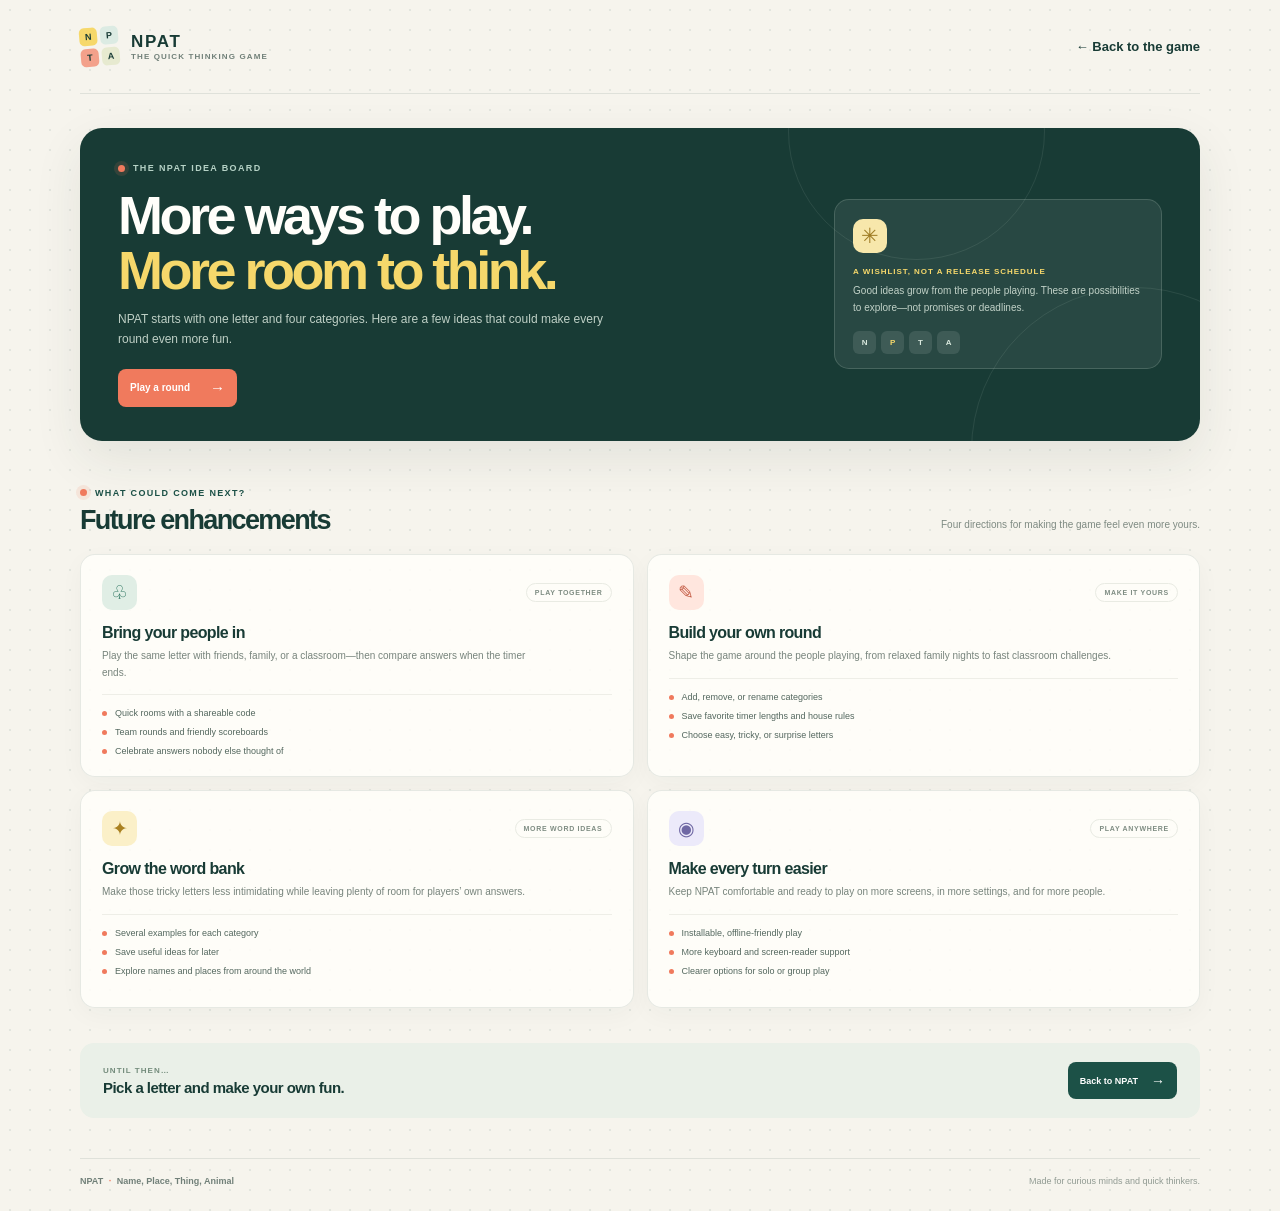
==== future-enhancements.html @ 52729f06 "Add future enhancements roadmap page Co-authored-by: arena-agent <297053741+arena-agent@users.norepl" ====
<!doctype html>
<html lang="en">
  <head>
    <meta charset="UTF-8" />
    <meta name="viewport" content="width=device-width, initial-scale=1" />
    <meta name="theme-color" content="#f6f4ed" />
    <meta
      name="description"
      content="A look at ideas that could make the Name, Place, Things, Animal game even more fun."
    />
    <title>What’s next? — NPAT ideas</title>
    <link rel="stylesheet" href="styles.css" />
  </head>
  <body>
    <div class="page-shell">
      <header class="site-header">
        <a class="brand" href="index.html" aria-label="NPAT home">
          <span class="brand-mark" aria-hidden="true">
            <span>N</span><span>P</span><span>T</span><span>A</span>
          </span>
          <span class="brand-copy">
            <strong>NPAT</strong>
            <small>THE QUICK THINKING GAME</small>
          </span>
        </a>
        <nav class="site-nav" aria-label="Main navigation">
          <a class="nav-link back-game-link" href="index.html"><span aria-hidden="true">←</span> Back to the game</a>
        </nav>
      </header>

      <main class="roadmap-main">
        <section class="roadmap-hero" aria-labelledby="roadmap-title">
          <div class="roadmap-hero-copy">
            <p class="eyebrow"><span class="eyebrow-dot"></span> THE NPAT IDEA BOARD</p>
            <h1 id="roadmap-title">More ways to play.<br /><span>More room to think.</span></h1>
            <p>
              NPAT starts with one letter and four categories. Here are a few ideas that could
              make every round even more fun.
            </p>
            <a class="roadmap-primary-link" href="index.html">Play a round <span aria-hidden="true">→</span></a>
          </div>
          <aside class="roadmap-hero-note" aria-label="About this roadmap">
            <span class="roadmap-note-star" aria-hidden="true">✳</span>
            <p class="roadmap-note-kicker">A WISHLIST, NOT A RELEASE SCHEDULE</p>
            <p>Good ideas grow from the people playing. These are possibilities to explore—not promises or deadlines.</p>
            <div class="roadmap-mini-letters" aria-hidden="true"><span>N</span><span>P</span><span>T</span><span>A</span></div>
          </aside>
        </section>

        <section class="roadmap-ideas" aria-labelledby="ideas-heading">
          <div class="roadmap-section-heading">
            <div>
              <p class="eyebrow"><span class="eyebrow-dot"></span> WHAT COULD COME NEXT?</p>
              <h2 id="ideas-heading">Future enhancements</h2>
            </div>
            <p>Four directions for making the game feel even more yours.</p>
          </div>

          <div class="roadmap-grid">
            <article class="roadmap-card roadmap-card-green">
              <div class="roadmap-card-top">
                <span class="roadmap-icon" aria-hidden="true">♧</span>
                <span class="roadmap-tag">PLAY TOGETHER</span>
              </div>
              <h3>Bring your people in</h3>
              <p>Play the same letter with friends, family, or a classroom—then compare answers when the timer ends.</p>
              <ul>
                <li>Quick rooms with a shareable code</li>
                <li>Team rounds and friendly scoreboards</li>
                <li>Celebrate answers nobody else thought of</li>
              </ul>
            </article>

            <article class="roadmap-card roadmap-card-coral">
              <div class="roadmap-card-top">
                <span class="roadmap-icon" aria-hidden="true">✎</span>
                <span class="roadmap-tag">MAKE IT YOURS</span>
              </div>
              <h3>Build your own round</h3>
              <p>Shape the game around the people playing, from relaxed family nights to fast classroom challenges.</p>
              <ul>
                <li>Add, remove, or rename categories</li>
                <li>Save favorite timer lengths and house rules</li>
                <li>Choose easy, tricky, or surprise letters</li>
              </ul>
            </article>

            <article class="roadmap-card roadmap-card-sun">
              <div class="roadmap-card-top">
                <span class="roadmap-icon" aria-hidden="true">✦</span>
                <span class="roadmap-tag">MORE WORD IDEAS</span>
              </div>
              <h3>Grow the word bank</h3>
              <p>Make those tricky letters less intimidating while leaving plenty of room for players’ own answers.</p>
              <ul>
                <li>Several examples for each category</li>
                <li>Save useful ideas for later</li>
                <li>Explore names and places from around the world</li>
              </ul>
            </article>

            <article class="roadmap-card roadmap-card-lilac">
              <div class="roadmap-card-top">
                <span class="roadmap-icon" aria-hidden="true">◉</span>
                <span class="roadmap-tag">PLAY ANYWHERE</span>
              </div>
              <h3>Make every turn easier</h3>
              <p>Keep NPAT comfortable and ready to play on more screens, in more settings, and for more people.</p>
              <ul>
                <li>Installable, offline-friendly play</li>
                <li>More keyboard and screen-reader support</li>
                <li>Clearer options for solo or group play</li>
              </ul>
            </article>
          </div>
        </section>

        <section class="roadmap-bottom" aria-label="Return to the game">
          <div>
            <p class="roadmap-bottom-kicker">UNTIL THEN…</p>
            <h2>Pick a letter and make your own fun.</h2>
          </div>
          <a href="index.html">Back to NPAT <span aria-hidden="true">→</span></a>
        </section>
      </main>

      <footer class="site-footer">
        <a class="footer-brand" href="index.html">NPAT <span>·</span> Name, Place, Thing, Animal</a>
        <span>Made for curious minds and quick thinkers.</span>
      </footer>
    </div>
  </body>
</html>
---- styles.css ----
:root {
  color-scheme: light;
  --paper: #f6f4ed;
  --paper-deep: #edeae0;
  --ink: #183b35;
  --ink-soft: #55716b;
  --green: #1c5147;
  --green-light: #e9f2ed;
  --green-pale: #d9e9df;
  --coral: #f07a5d;
  --coral-dark: #d86349;
  --sun: #f6d86b;
  --white: #fffefa;
  --line: #e8e5dc;
  --muted: #87938b;
  --shadow: 0 18px 50px rgba(31, 56, 48, 0.09);
  font-family: 'DM Sans', 'Segoe UI', sans-serif;
  color: var(--ink);
  background: var(--paper);
  font-synthesis: none;
  text-rendering: optimizeLegibility;
}

* {
  box-sizing: border-box;
}

html {
  scroll-behavior: smooth;
  scroll-padding-top: 24px;
}

body {
  min-width: 320px;
  min-height: 100vh;
  margin: 0;
  background-color: var(--paper);
  background-image: radial-gradient(rgba(28, 81, 71, 0.09) 0.75px, transparent 0.75px);
  background-size: 20px 20px;
}

button,
input,
select {
  font: inherit;
}

button,
a,
select,
input {
  -webkit-tap-highlight-color: transparent;
}

button {
  color: inherit;
}

button:focus-visible,
a:focus-visible,
input:focus-visible,
select:focus-visible {
  outline: 3px solid rgba(240, 122, 93, 0.55);
  outline-offset: 3px;
}

.page-shell {
  width: min(1120px, calc(100% - 56px));
  margin: 0 auto;
}

.site-header {
  min-height: 94px;
  display: flex;
  align-items: center;
  justify-content: space-between;
  border-bottom: 1px solid rgba(24, 59, 53, 0.1);
}

.brand {
  display: inline-flex;
  align-items: center;
  gap: 12px;
  color: var(--ink);
  text-decoration: none;
}

.brand-mark {
  display: grid;
  grid-template-columns: repeat(2, 18px);
  grid-template-rows: repeat(2, 18px);
  gap: 3px;
  transform: rotate(-5deg);
}

.brand-mark span {
  display: grid;
  place-items: center;
  border-radius: 5px;
  color: var(--ink);
  background: var(--sun);
  font-size: 9px;
  font-weight: 800;
  line-height: 1;
}

.brand-mark span:nth-child(2) {
  background: #dcebe3;
}

.brand-mark span:nth-child(3) {
  background: #f3a18b;
}

.brand-mark span:nth-child(4) {
  background: #e7ead0;
}

.brand-copy {
  display: flex;
  flex-direction: column;
  gap: 2px;
}

.brand-copy strong {
  font-family: 'Manrope', 'Segoe UI', sans-serif;
  font-size: 17px;
  font-weight: 800;
  letter-spacing: 0.1em;
  line-height: 1;
}

.brand-copy small {
  color: #718079;
  font-size: 8px;
  font-weight: 700;
  letter-spacing: 0.14em;
}

.site-nav {
  display: flex;
  align-items: center;
  gap: 32px;
}

.nav-button,
.nav-link {
  padding: 8px 0;
  border: 0;
  background: transparent;
  color: var(--ink);
  cursor: pointer;
  font-size: 13px;
  font-weight: 700;
  text-decoration: none;
  transition: color 160ms ease;
}

.nav-button:hover,
.nav-link:hover {
  color: var(--coral-dark);
}

.nav-button span {
  padding-left: 3px;
  color: var(--coral-dark);
  font-size: 15px;
}

.hero {
  display: flex;
  align-items: center;
  justify-content: space-between;
  gap: 50px;
  padding: 51px 0 43px;
}

.hero-copy {
  max-width: 650px;
}

.eyebrow,
.panel-kicker,
.micro-label,
.light-kicker {
  margin: 0;
  font-size: 9px;
  font-weight: 800;
  letter-spacing: 0.15em;
  line-height: 1.4;
}

.eyebrow {
  display: flex;
  align-items: center;
  gap: 8px;
  color: var(--green);
}

.eyebrow-dot {
  width: 7px;
  height: 7px;
  border-radius: 50%;
  background: var(--coral);
  box-shadow: 0 0 0 4px rgba(240, 122, 93, 0.13);
}

.hero h1 {
  margin: 13px 0 10px;
  font-family: 'Manrope', 'Segoe UI', sans-serif;
  font-size: clamp(42px, 5.3vw, 62px);
  font-weight: 800;
  letter-spacing: -0.065em;
  line-height: 0.99;
}

.hero h1 span {
  color: var(--green);
}

.hero-description {
  max-width: 480px;
  margin: 16px 0 0;
  color: #63756e;
  font-size: 14px;
  line-height: 1.7;
}

.hero-aside {
  position: relative;
  width: 284px;
  flex: 0 0 284px;
  padding: 19px 20px 15px;
  overflow: hidden;
  border: 1px solid rgba(24, 59, 53, 0.1);
  border-radius: 16px;
  background: rgba(255, 254, 250, 0.7);
  box-shadow: 0 8px 24px rgba(31, 56, 48, 0.04);
}

.hero-aside::after {
  position: absolute;
  right: -23px;
  top: -24px;
  width: 72px;
  height: 72px;
  border: 1px solid rgba(28, 81, 71, 0.1);
  border-radius: 50%;
  content: '';
}

.hero-aside-top {
  display: flex;
  align-items: center;
  gap: 12px;
  color: #708078;
  font-size: 11px;
  line-height: 1.55;
}

.hero-aside-top strong {
  color: var(--ink);
  font-weight: 700;
}

.sparkle {
  display: grid;
  width: 35px;
  height: 35px;
  flex: 0 0 35px;
  place-items: center;
  border-radius: 11px;
  background: #f9e8af;
  color: #9d7920;
  font-size: 22px;
}

.hero-aside-bottom {
  display: flex;
  align-items: center;
  justify-content: space-between;
  gap: 5px;
  margin-top: 17px;
  padding-top: 13px;
  border-top: 1px solid var(--line);
  color: #536760;
  font-size: 7px;
  font-weight: 800;
  letter-spacing: 0.07em;
}

.hero-aside-bottom i {
  width: 3px;
  height: 3px;
  border-radius: 50%;
  background: var(--coral);
}

.game-layout {
  display: grid;
  grid-template-columns: minmax(310px, 0.88fr) minmax(0, 1.12fr);
  align-items: stretch;
  gap: 20px;
}

.setup-panel {
  position: relative;
  padding: 24px 25px 21px;
  overflow: hidden;
  border-radius: 21px;
  color: #f8faf3;
  background: var(--ink);
  box-shadow: var(--shadow);
}

.setup-panel::after {
  position: absolute;
  top: 110px;
  right: -58px;
  width: 165px;
  height: 165px;
  border: 1px solid rgba(219, 239, 226, 0.07);
  border-radius: 50%;
  content: '';
  pointer-events: none;
}

.panel-topline,
.picker-heading {
  display: flex;
  align-items: center;
  justify-content: space-between;
}

.panel-kicker {
  color: #b0c7bc;
}

.round-state {
  padding: 5px 9px;
  border: 1px solid rgba(226, 242, 232, 0.22);
  border-radius: 20px;
  color: #d4e8dd;
  font-size: 8px;
  font-weight: 800;
  letter-spacing: 0.11em;
}

.round-state[data-state='running'] {
  border-color: rgba(246, 216, 107, 0.45);
  color: var(--sun);
}

.round-state[data-state='paused'] {
  border-color: rgba(240, 122, 93, 0.55);
  color: #ffb29e;
}

.round-state[data-state='finished'] {
  border-color: rgba(240, 122, 93, 0.55);
  color: #ffb29e;
}

.letter-stage {
  position: relative;
  z-index: 1;
  display: flex;
  align-items: center;
  justify-content: space-between;
  gap: 12px;
  min-height: 104px;
  margin-top: 18px;
  padding: 15px 16px;
  border: 1px solid rgba(236, 245, 236, 0.11);
  border-radius: 14px;
  background: rgba(255, 255, 255, 0.065);
}

.micro-label {
  color: #94b3a6;
  font-size: 8px;
}

.letter-lockup {
  display: flex;
  align-items: center;
  gap: 12px;
  margin-top: 2px;
}

.big-letter {
  display: block;
  min-width: 52px;
  color: var(--sun);
  font-family: 'Manrope', 'Segoe UI', sans-serif;
  font-size: 59px;
  font-weight: 800;
  letter-spacing: -0.08em;
  line-height: 0.95;
  transition: transform 180ms ease, color 180ms ease;
}

.big-letter.is-picked {
  transform: rotate(-4deg) scale(1.02);
}

.letter-note {
  max-width: 93px;
  color: #b3c9be;
  font-size: 10px;
  line-height: 1.45;
}

.shuffle-button {
  position: relative;
  z-index: 1;
  display: inline-flex;
  align-items: center;
  justify-content: center;
  gap: 7px;
  min-height: 38px;
  padding: 0 11px;
  border: 1px solid rgba(245, 249, 242, 0.27);
  border-radius: 9px;
  background: rgba(245, 249, 242, 0.08);
  color: #fffdf6;
  cursor: pointer;
  font-size: 10px;
  font-weight: 700;
  white-space: nowrap;
  transition: background 160ms ease, transform 160ms ease;
}

.shuffle-button:hover:not(:disabled) {
  transform: translateY(-1px);
  background: rgba(245, 249, 242, 0.16);
}

.shuffle-button:disabled {
  cursor: not-allowed;
  opacity: 0.42;
}

.shuffle-icon {
  color: var(--sun);
  font-size: 20px;
  font-weight: 400;
  line-height: 0.75;
}

.picker-heading {
  margin: 20px 0 10px;
  color: #f0f5ee;
  font-size: 10px;
  font-weight: 700;
}

.picker-hint {
  color: #90a89d;
  font-size: 9px;
  font-weight: 500;
}

.letter-grid {
  position: relative;
  z-index: 1;
  display: grid;
  grid-template-columns: repeat(7, minmax(0, 1fr));
  gap: 6px;
}

.letter-key {
  display: grid;
  min-width: 0;
  aspect-ratio: 1.18 / 1;
  place-items: center;
  padding: 0;
  border: 1px solid rgba(230, 243, 232, 0.14);
  border-radius: 6px;
  background: rgba(245, 250, 242, 0.065);
  color: #c4d6cb;
  cursor: pointer;
  font-size: 10px;
  font-weight: 700;
  transition: background 150ms ease, color 150ms ease, border-color 150ms ease, transform 150ms ease;
}

.letter-key:hover:not(:disabled) {
  transform: translateY(-1px);
  border-color: rgba(246, 216, 107, 0.65);
  color: var(--sun);
}

.letter-key[aria-pressed='true'] {
  border-color: var(--sun);
  background: var(--sun);
  color: var(--ink);
  box-shadow: 0 3px 9px rgba(0, 0, 0, 0.1);
}

.letter-key:disabled {
  cursor: not-allowed;
  opacity: 0.35;
}

.setup-divider {
  height: 1px;
  margin: 20px 0 17px;
  background: rgba(231, 242, 232, 0.13);
}

.timer-heading {
  display: flex;
  align-items: center;
  justify-content: space-between;
}

.timer-heading h2 {
  margin: 5px 0 0;
  font-family: 'Manrope', 'Segoe UI', sans-serif;
  font-size: 17px;
  font-weight: 700;
  letter-spacing: -0.035em;
}

.timer-readout {
  display: flex;
  align-items: baseline;
  gap: 6px;
  color: var(--sun);
  font-family: 'Manrope', 'Segoe UI', sans-serif;
  font-variant-numeric: tabular-nums;
}

.timer-readout span {
  font-size: 28px;
  font-weight: 800;
  letter-spacing: -0.045em;
  line-height: 1;
}

.timer-readout small {
  color: #a7bdb2;
  font-family: 'DM Sans', 'Segoe UI', sans-serif;
  font-size: 7px;
  font-weight: 800;
  letter-spacing: 0.1em;
}

.timer-readout.is-urgent {
  color: #ff997e;
  animation: pulse 700ms ease-in-out infinite alternate;
}

@keyframes pulse {
  from { opacity: 0.8; }
  to { opacity: 1; }
}

.timer-track {
  height: 4px;
  margin-top: 12px;
  overflow: hidden;
  border-radius: 999px;
  background: rgba(235, 243, 235, 0.13);
}

.timer-track span {
  display: block;
  width: 100%;
  height: 100%;
  border-radius: inherit;
  background: var(--sun);
  transition: width 220ms linear, background 200ms ease;
}

.timer-track span.is-urgent {
  background: var(--coral);
}

.timer-settings {
  display: flex;
  align-items: center;
  justify-content: space-between;
  gap: 12px;
  margin-top: 15px;
}

.timer-settings > label {
  color: #b8cbc1;
  font-size: 10px;
  font-weight: 600;
}

.duration-controls {
  display: flex;
  align-items: center;
  gap: 7px;
}

.duration-controls select,
.custom-duration input {
  height: 31px;
  border: 1px solid rgba(237, 245, 238, 0.19);
  border-radius: 7px;
  background: #274941;
  color: #f5f8f2;
  font-size: 10px;
  font-weight: 700;
}

.duration-controls select {
  min-width: 118px;
  padding: 0 25px 0 9px;
  cursor: pointer;
}

.duration-controls select option {
  background: #fffefa;
  color: var(--ink);
}

.duration-controls select:disabled,
.custom-duration input:disabled {
  cursor: not-allowed;
  opacity: 0.5;
}

.custom-duration {
  display: flex;
  align-items: center;
  gap: 5px;
  color: #b8cbc1;
  font-size: 9px;
}

.custom-duration[hidden] {
  display: none;
}

.custom-duration input {
  width: 62px;
  padding: 0 7px;
  appearance: textfield;
  -moz-appearance: textfield;
}

.custom-duration input::-webkit-inner-spin-button,
.custom-duration input::-webkit-outer-spin-button {
  margin: 0;
  appearance: none;
}

.timer-actions {
  display: flex;
  gap: 8px;
  margin-top: 13px;
}

.start-button {
  display: flex;
  flex: 1;
  align-items: center;
  justify-content: space-between;
  min-height: 43px;
  padding: 0 13px 0 15px;
  border: 0;
  border-radius: 9px;
  background: var(--coral);
  color: #fffdf9;
  cursor: pointer;
  font-size: 11px;
  font-weight: 800;
  transition: transform 160ms ease, background 160ms ease, box-shadow 160ms ease;
}

.start-button:hover {
  transform: translateY(-1px);
  background: var(--coral-dark);
  box-shadow: 0 6px 18px rgba(240, 122, 93, 0.22);
}

.button-arrow {
  display: grid;
  width: 23px;
  height: 23px;
  place-items: center;
  border-radius: 50%;
  background: rgba(255, 255, 255, 0.19);
  font-size: 15px;
  font-weight: 500;
  line-height: 1;
}

.reset-button {
  display: grid;
  width: 43px;
  height: 43px;
  flex: 0 0 43px;
  place-items: center;
  border: 1px solid rgba(237, 245, 238, 0.19);
  border-radius: 9px;
  background: rgba(245, 250, 242, 0.07);
  color: #d9e5db;
  cursor: pointer;
  transition: background 160ms ease, color 160ms ease;
}

.reset-button:hover {
  background: rgba(245, 250, 242, 0.16);
  color: var(--sun);
}

.reset-button svg {
  width: 17px;
  height: 17px;
  fill: none;
  stroke: currentColor;
  stroke-linecap: round;
  stroke-linejoin: round;
  stroke-width: 1.7;
}

.game-status {
  min-height: 15px;
  margin: 9px 0 0;
  color: #aec4b8;
  font-size: 9px;
  line-height: 1.5;
}

.answer-panel {
  padding: 25px 26px 17px;
  border: 1px solid rgba(24, 59, 53, 0.09);
  border-radius: 21px;
  background: var(--white);
  box-shadow: var(--shadow);
}

.answer-header {
  display: flex;
  align-items: center;
  justify-content: space-between;
  gap: 12px;
}

.light-kicker {
  color: #81928a;
  font-size: 8px;
}

.answer-header h2 {
  margin: 6px 0 0;
  font-family: 'Manrope', 'Segoe UI', sans-serif;
  font-size: clamp(18px, 2vw, 22px);
  font-weight: 800;
  letter-spacing: -0.055em;
}

.answer-header h2 span {
  color: var(--green);
}

.answer-score {
  display: flex;
  align-items: baseline;
  gap: 3px;
  color: #9aa79e;
  font-family: 'Manrope', 'Segoe UI', sans-serif;
  font-size: 12px;
  font-weight: 700;
}

.answer-score strong {
  color: var(--green);
  font-size: 23px;
  letter-spacing: -0.06em;
}

.answer-progress {
  height: 4px;
  margin-top: 16px;
  overflow: hidden;
  border-radius: 99px;
  background: #edf0e9;
}

.answer-progress span {
  display: block;
  width: 0;
  height: 100%;
  border-radius: inherit;
  background: var(--coral);
  transition: width 180ms ease;
}

.answer-intro {
  min-height: 16px;
  margin: 11px 0 11px;
  color: #89968e;
  font-size: 10px;
  line-height: 1.5;
}

.answer-form {
  display: flex;
  flex-direction: column;
  gap: 7px;
}

.answer-row {
  display: grid;
  grid-template-columns: 35px minmax(112px, 0.82fr) minmax(0, 1.35fr);
  align-items: center;
  gap: 11px;
  min-height: 65px;
  padding: 8px 10px;
  border: 1px solid #eeeee7;
  border-radius: 11px;
  background: #fffefa;
  transition: border-color 160ms ease, background 160ms ease, transform 160ms ease;
}

.answer-row:focus-within {
  border-color: #9fbead;
  background: #fcfdf9;
}

.answer-row.is-valid {
  border-color: #c8dfd0;
  background: #fbfdf9;
}

.answer-row.is-invalid {
  border-color: #f1c1b3;
  background: #fffaf8;
}

.category-icon {
  display: grid;
  width: 34px;
  height: 34px;
  place-items: center;
  border-radius: 9px;
  font-size: 16px;
}

.icon-name {
  background: #fff0db;
}

.icon-place {
  background: #e5f1e8;
}

.icon-thing {
  background: #ecedf9;
}

.icon-animal {
  background: #fce6e3;
}

.category-copy {
  display: flex;
  flex-direction: column;
  gap: 3px;
  min-width: 0;
}

.category-copy label {
  color: var(--ink);
  font-size: 11px;
  font-weight: 800;
  cursor: text;
}

.category-copy span {
  overflow: hidden;
  color: #98a199;
  font-size: 8px;
  text-overflow: ellipsis;
  white-space: nowrap;
}

.answer-input-wrap {
  min-width: 0;
}

.answer-input-wrap input {
  width: 100%;
  height: 31px;
  padding: 0 9px;
  border: 1px solid #e9ebe3;
  border-radius: 7px;
  background: #fff;
  color: var(--ink);
  font-size: 11px;
  font-weight: 600;
  transition: border-color 160ms ease, background 160ms ease;
}

.answer-input-wrap input::placeholder {
  color: #aab2aa;
  font-size: 10px;
  font-weight: 400;
}

.answer-input-wrap input:disabled {
  border-color: #eff0eb;
  background: #f7f7f2;
  color: #718079;
  cursor: not-allowed;
  opacity: 0.8;
}

.answer-input-wrap input:disabled::placeholder {
  color: #afb7af;
}

.answer-row.is-valid .answer-input-wrap input:not(:disabled) {
  border-color: #b9d6c4;
}

.answer-row.is-invalid .answer-input-wrap input:not(:disabled) {
  border-color: #e7b2a2;
}

.input-feedback {
  display: block;
  min-height: 11px;
  margin: 3px 1px 0;
  color: #a1aaa2;
  font-size: 7px;
  line-height: 1.2;
}

.answer-row.is-valid .input-feedback {
  color: #4a8a66;
}

.answer-row.is-invalid .input-feedback {
  color: #c66c54;
}

.answer-footer {
  display: flex;
  align-items: center;
  justify-content: space-between;
  gap: 12px;
  margin-top: 14px;
}

.answer-tip {
  display: flex;
  align-items: center;
  gap: 6px;
  color: #849189;
  font-size: 8px;
  line-height: 1.5;
}

.answer-tip span {
  color: #d4a52b;
  font-size: 13px;
}

.ideas-toggle {
  display: inline-flex;
  align-items: center;
  gap: 4px;
  padding: 5px 0 5px 7px;
  border: 0;
  background: transparent;
  color: var(--green);
  cursor: pointer;
  font-size: 9px;
  font-weight: 700;
  white-space: nowrap;
}

.ideas-toggle span:nth-child(2) {
  text-decoration: underline;
  text-decoration-color: rgba(28, 81, 71, 0.33);
  text-underline-offset: 2px;
}

.ideas-toggle:hover:not(:disabled) {
  color: var(--coral-dark);
}

.ideas-toggle:disabled {
  cursor: not-allowed;
  opacity: 0.42;
}

.ideas-plus {
  margin-left: 2px;
  color: var(--coral-dark);
  font-size: 13px;
  font-weight: 500;
}

.ideas-preview {
  display: grid;
  grid-template-columns: repeat(4, minmax(0, 1fr));
  gap: 6px;
  margin-top: 11px;
  padding-top: 11px;
  border-top: 1px solid var(--line);
}

.ideas-preview[hidden] {
  display: none;
}

.idea-chip {
  min-width: 0;
  padding: 7px 8px;
  border-radius: 7px;
  background: #f2f5ef;
}

.idea-chip span {
  display: block;
  margin-bottom: 4px;
  color: #8b988f;
  font-size: 7px;
  font-weight: 800;
  letter-spacing: 0.08em;
  text-transform: uppercase;
}

.idea-chip strong {
  display: block;
  overflow: hidden;
  color: var(--ink);
  font-size: 9px;
  font-weight: 700;
  text-overflow: ellipsis;
  white-space: nowrap;
}

.how-section {
  padding: 54px 0 46px;
}

.how-heading {
  display: flex;
  align-items: end;
  justify-content: space-between;
  gap: 20px;
  margin-bottom: 19px;
}

.how-heading h2 {
  margin: 5px 0 0;
  font-family: 'Manrope', 'Segoe UI', sans-serif;
  font-size: 25px;
  font-weight: 800;
  letter-spacing: -0.055em;
}

.how-steps {
  display: grid;
  grid-template-columns: repeat(3, 1fr);
  gap: 11px;
}

.how-step {
  min-height: 132px;
  padding: 17px 18px 16px;
  border: 1px solid rgba(24, 59, 53, 0.1);
  border-radius: 14px;
  background: rgba(255, 254, 250, 0.66);
}

.step-number {
  color: var(--coral-dark);
  font-family: 'Manrope', 'Segoe UI', sans-serif;
  font-size: 9px;
  font-weight: 800;
  letter-spacing: 0.1em;
}

.how-step h3 {
  margin: 8px 0 5px;
  font-family: 'Manrope', 'Segoe UI', sans-serif;
  font-size: 13px;
  font-weight: 800;
  letter-spacing: -0.02em;
}

.how-step p {
  max-width: 270px;
  margin: 0;
  color: #728078;
  font-size: 10px;
  line-height: 1.6;
}

.house-rule {
  display: flex;
  align-items: center;
  gap: 8px;
  margin: 14px 0 0;
  color: #748079;
  font-size: 9px;
}

.house-rule span {
  color: #d19c23;
  font-size: 15px;
}

.site-footer {
  display: flex;
  align-items: center;
  justify-content: space-between;
  gap: 15px;
  padding: 17px 0 25px;
  border-top: 1px solid rgba(24, 59, 53, 0.1);
  color: #909a92;
  font-size: 9px;
}

.footer-brand {
  color: #718079;
  font-weight: 700;
  text-decoration: none;
}

.footer-brand span {
  padding: 0 3px;
  color: var(--coral);
}

.word-bank-dialog {
  width: min(850px, calc(100% - 28px));
  max-width: none;
  max-height: min(89vh, 770px);
  padding: 0;
  overflow: auto;
  border: 1px solid rgba(24, 59, 53, 0.1);
  border-radius: 20px;
  background: var(--white);
  color: var(--ink);
  box-shadow: 0 28px 90px rgba(20, 42, 35, 0.28);
}

.word-bank-dialog::backdrop {
  background: rgba(16, 36, 31, 0.61);
  backdrop-filter: blur(3px);
}

.dialog-inner {
  padding: 29px;
}

.dialog-header {
  display: flex;
  align-items: flex-start;
  justify-content: space-between;
  gap: 20px;
  padding-bottom: 22px;
  border-bottom: 1px solid var(--line);
}

.dialog-header h2 {
  margin: 7px 0 0;
  font-family: 'Manrope', 'Segoe UI', sans-serif;
  font-size: clamp(25px, 4vw, 34px);
  font-weight: 800;
  letter-spacing: -0.06em;
  line-height: 1.05;
}

.dialog-header h2 span {
  color: var(--green);
}

.dialog-description {
  margin: 8px 0 0;
  color: #78867d;
  font-size: 11px;
  line-height: 1.6;
}

.dialog-close {
  display: grid;
  width: 34px;
  height: 34px;
  flex: 0 0 34px;
  place-items: center;
  border: 1px solid #e5e9e1;
  border-radius: 50%;
  background: #f8f8f2;
  color: #587067;
  cursor: pointer;
  font-size: 22px;
  line-height: 1;
  transition: background 150ms ease, color 150ms ease;
}

.dialog-close:hover {
  background: var(--ink);
  color: white;
}

.bank-layout {
  display: grid;
  grid-template-columns: minmax(260px, 0.95fr) minmax(270px, 1.05fr);
  gap: 25px;
  padding: 22px 0 17px;
}

.bank-picker-column {
  min-width: 0;
}

.bank-letter-card {
  display: flex;
  align-items: center;
  justify-content: space-between;
  min-height: 75px;
  padding: 11px 16px;
  border-radius: 12px;
  background: var(--ink);
}

.bank-letter-card .micro-label {
  color: #b3c9bd;
}

.bank-letter-card strong {
  color: var(--sun);
  font-family: 'Manrope', 'Segoe UI', sans-serif;
  font-size: 48px;
  font-weight: 800;
  letter-spacing: -0.08em;
  line-height: 1;
}

.bank-letter-grid {
  display: grid;
  grid-template-columns: repeat(7, minmax(0, 1fr));
  gap: 5px;
  margin-top: 11px;
}

.bank-letter-grid .letter-key {
  aspect-ratio: 1.18 / 1;
  border-color: #e5e9e1;
  background: #f5f7f1;
  color: #61736a;
  font-size: 10px;
}

.bank-letter-grid .letter-key:hover:not(:disabled) {
  border-color: #a9c1b0;
  color: var(--green);
}

.bank-letter-grid .letter-key[aria-pressed='true'] {
  border-color: var(--green);
  background: var(--green);
  color: white;
}

.bank-content {
  min-width: 0;
  padding: 15px 0 0;
}

.bank-content-heading {
  margin-bottom: 12px;
}

.bank-content-heading .light-kicker {
  color: var(--green);
}

.bank-content-heading .light-kicker strong {
  margin-left: 2px;
  color: var(--coral-dark);
  font-size: 10px;
}

.bank-content-heading > p:last-child {
  margin: 5px 0 0;
  color: #8b9890;
  font-size: 10px;
}

.bank-samples {
  display: flex;
  flex-direction: column;
  gap: 7px;
}

.bank-sample-row {
  display: flex;
  align-items: center;
  gap: 11px;
  min-height: 47px;
  padding: 7px 10px;
  border: 1px solid #ecede7;
  border-radius: 9px;
  background: #fffefa;
}

.bank-sample-icon {
  display: grid;
  width: 28px;
  height: 28px;
  flex: 0 0 28px;
  place-items: center;
  border-radius: 8px;
  background: #f0f3eb;
  font-size: 13px;
}

.bank-sample-copy {
  display: flex;
  flex-direction: column;
  gap: 2px;
}

.bank-sample-copy span {
  color: #95a097;
  font-size: 7px;
  font-weight: 800;
  letter-spacing: 0.1em;
  text-transform: uppercase;
}

.bank-sample-copy strong {
  color: var(--ink);
  font-size: 11px;
  font-weight: 700;
}

.use-bank-letter {
  display: flex;
  align-items: center;
  justify-content: space-between;
  width: 100%;
  min-height: 40px;
  margin-top: 11px;
  padding: 0 13px;
  border: 0;
  border-radius: 8px;
  background: var(--coral);
  color: white;
  cursor: pointer;
  font-size: 10px;
  font-weight: 800;
  transition: background 160ms ease, transform 160ms ease;
}

.use-bank-letter:hover:not(:disabled) {
  transform: translateY(-1px);
  background: var(--coral-dark);
}

.use-bank-letter:disabled {
  cursor: not-allowed;
  opacity: 0.5;
}

.bank-footnote {
  margin: 0;
  padding-top: 13px;
  border-top: 1px solid var(--line);
  color: #89958c;
  font-size: 9px;
  line-height: 1.5;
}

@media (max-width: 900px) {
  .page-shell {
    width: min(760px, calc(100% - 40px));
  }

  .hero {
    padding: 42px 0 34px;
  }

  .hero-aside {
    width: 250px;
    flex-basis: 250px;
  }

  .game-layout {
    grid-template-columns: minmax(280px, 0.92fr) minmax(0, 1.08fr);
    gap: 14px;
  }

  .setup-panel {
    padding-right: 19px;
    padding-left: 19px;
  }

  .answer-panel {
    padding-right: 17px;
    padding-left: 17px;
  }

  .answer-row {
    grid-template-columns: 32px minmax(90px, 0.7fr) minmax(0, 1.3fr);
    gap: 8px;
    padding-right: 8px;
    padding-left: 8px;
  }

  .category-copy span {
    font-size: 7px;
  }

  .answer-footer {
    align-items: flex-start;
    flex-direction: column;
    gap: 4px;
  }

  .ideas-toggle {
    padding-left: 0;
  }
}

@media (max-width: 680px) {
  .page-shell {
    width: min(520px, calc(100% - 32px));
  }

  .site-header {
    min-height: 76px;
  }

  .site-nav {
    gap: 17px;
  }

  .nav-button,
  .nav-link {
    font-size: 11px;
  }

  .hero {
    align-items: flex-start;
    padding: 34px 0 28px;
  }

  .hero h1 {
    font-size: clamp(43px, 10vw, 57px);
  }

  .hero-aside {
    display: none;
  }

  .game-layout {
    grid-template-columns: 1fr;
    gap: 14px;
  }

  .setup-panel {
    padding: 22px 21px 18px;
  }

  .letter-grid {
    grid-template-columns: repeat(7, minmax(0, 1fr));
    gap: 7px;
  }

  .letter-key {
    font-size: 11px;
  }

  .answer-panel {
    padding: 22px 20px 17px;
  }

  .answer-row {
    grid-template-columns: 35px minmax(120px, 0.82fr) minmax(0, 1.35fr);
    gap: 10px;
    padding: 8px 10px;
  }

  .category-copy span {
    font-size: 8px;
  }

  .answer-footer {
    align-items: center;
    flex-direction: row;
  }

  .how-section {
    padding-top: 42px;
  }

  .bank-layout {
    grid-template-columns: 1fr;
    gap: 10px;
    padding-top: 16px;
  }

  .bank-letter-card {
    min-height: 54px;
  }

  .bank-letter-card strong {
    font-size: 39px;
  }

  .bank-letter-grid {
    grid-template-columns: repeat(13, minmax(0, 1fr));
    gap: 4px;
  }

  .bank-letter-grid .letter-key {
    aspect-ratio: 1 / 1;
    font-size: 9px;
  }

  .bank-content {
    padding-top: 8px;
  }
}

@media (max-width: 460px) {
  .page-shell {
    width: calc(100% - 26px);
  }

  .site-header {
    min-height: 70px;
  }

  .brand {
    gap: 9px;
  }

  .brand-mark {
    grid-template-columns: repeat(2, 16px);
    grid-template-rows: repeat(2, 16px);
  }

  .brand-mark span {
    font-size: 8px;
  }

  .brand-copy strong {
    font-size: 15px;
  }

  .brand-copy small {
    font-size: 7px;
  }

  .site-nav {
    gap: 13px;
  }

  .nav-button,
  .nav-link {
    font-size: 10px;
  }

  .nav-button span {
    display: none;
  }

  .hero {
    padding: 30px 0 25px;
  }

  .hero h1 {
    font-size: 44px;
  }

  .hero-description {
    max-width: 355px;
    font-size: 12px;
  }

  .setup-panel {
    padding: 19px 15px 16px;
    border-radius: 17px;
  }

  .letter-stage {
    padding: 12px;
  }

  .big-letter {
    min-width: 43px;
    font-size: 51px;
  }

  .letter-note {
    font-size: 9px;
  }

  .shuffle-button {
    gap: 5px;
    min-height: 35px;
    padding: 0 8px;
    font-size: 9px;
  }

  .letter-grid {
    gap: 5px;
  }

  .letter-key {
    border-radius: 5px;
    font-size: 10px;
  }

  .answer-panel {
    padding: 19px 13px 15px;
    border-radius: 17px;
  }

  .answer-header h2 {
    font-size: 18px;
  }

  .answer-row {
    grid-template-columns: 32px minmax(0, 0.78fr) minmax(0, 1.22fr);
    gap: 7px;
    min-height: 63px;
    padding: 7px;
  }

  .category-icon {
    width: 31px;
    height: 31px;
    font-size: 14px;
  }

  .category-copy label {
    font-size: 10px;
  }

  .category-copy span {
    font-size: 7px;
  }

  .answer-input-wrap input {
    padding: 0 7px;
    font-size: 10px;
  }

  .answer-input-wrap input::placeholder {
    font-size: 9px;
  }

  .answer-footer {
    align-items: flex-start;
    flex-direction: column;
    gap: 3px;
  }

  .ideas-toggle {
    padding-left: 0;
  }

  .ideas-preview {
    grid-template-columns: repeat(2, 1fr);
  }

  .how-steps {
    grid-template-columns: 1fr;
  }

  .how-step {
    min-height: auto;
    padding: 14px 16px;
  }

  .how-step p {
    max-width: none;
  }

  .house-rule {
    align-items: flex-start;
    font-size: 8px;
  }

  .site-footer {
    align-items: flex-start;
    flex-direction: column;
    gap: 5px;
    font-size: 8px;
  }

  .dialog-inner {
    padding: 20px 16px 15px;
  }

  .dialog-header h2 {
    font-size: 28px;
  }

  .bank-letter-grid {
    grid-template-columns: repeat(7, minmax(0, 1fr));
    gap: 5px;
  }

  .bank-letter-grid .letter-key {
    aspect-ratio: 1.18 / 1;
  }
}

.footer-links {
  display: flex;
  align-items: center;
  justify-content: flex-end;
  gap: 18px;
  color: #909a92;
  font-size: 9px;
}

.footer-links a {
  color: var(--green);
  font-weight: 700;
  text-decoration: none;
  transition: color 150ms ease;
}

.footer-links a:hover {
  color: var(--coral-dark);
}

.footer-links a span {
  color: var(--coral-dark);
}

.roadmap-main {
  padding-top: 34px;
}

.roadmap-hero {
  position: relative;
  display: grid;
  grid-template-columns: minmax(0, 1.35fr) minmax(230px, 0.65fr);
  align-items: center;
  gap: 35px;
  min-height: 285px;
  padding: 34px 38px;
  overflow: hidden;
  border-radius: 22px;
  background: var(--ink);
  color: var(--white);
  box-shadow: var(--shadow);
}

.roadmap-hero::before,
.roadmap-hero::after {
  position: absolute;
  z-index: 0;
  border: 1px solid rgba(229, 245, 231, 0.09);
  border-radius: 50%;
  content: '';
  pointer-events: none;
}

.roadmap-hero::before {
  top: -125px;
  right: 155px;
  width: 255px;
  height: 255px;
}

.roadmap-hero::after {
  right: -98px;
  bottom: -173px;
  width: 325px;
  height: 325px;
}

.roadmap-hero-copy,
.roadmap-hero-note {
  position: relative;
  z-index: 1;
}

.roadmap-hero .eyebrow {
  color: #b6d2c6;
}

.roadmap-hero h1 {
  margin: 13px 0 11px;
  font-family: 'Manrope', 'Segoe UI', sans-serif;
  font-size: clamp(38px, 4.7vw, 54px);
  font-weight: 800;
  letter-spacing: -0.065em;
  line-height: 1.02;
}

.roadmap-hero h1 span {
  color: var(--sun);
}

.roadmap-hero-copy > p:not(.eyebrow) {
  max-width: 485px;
  margin: 0;
  color: #bfd0c6;
  font-size: 12px;
  line-height: 1.7;
}

.roadmap-primary-link {
  display: inline-flex;
  align-items: center;
  gap: 20px;
  min-height: 38px;
  margin-top: 19px;
  padding: 0 12px;
  border-radius: 8px;
  background: var(--coral);
  color: white;
  font-size: 10px;
  font-weight: 800;
  text-decoration: none;
  transition: transform 150ms ease, background 150ms ease;
}

.roadmap-primary-link:hover {
  transform: translateY(-1px);
  background: var(--coral-dark);
}

.roadmap-primary-link span {
  font-size: 15px;
}

.roadmap-hero-note {
  padding: 19px 18px 14px;
  border: 1px solid rgba(235, 246, 235, 0.16);
  border-radius: 15px;
  background: rgba(255, 255, 255, 0.07);
}

.roadmap-note-star {
  display: grid;
  width: 34px;
  height: 34px;
  place-items: center;
  border-radius: 10px;
  background: #f7e7ab;
  color: #9e7b23;
  font-size: 21px;
}

.roadmap-note-kicker {
  margin: 14px 0 7px;
  color: var(--sun);
  font-size: 8px;
  font-weight: 800;
  letter-spacing: 0.12em;
}

.roadmap-hero-note > p:not(.roadmap-note-kicker) {
  margin: 0;
  color: #c2d2c8;
  font-size: 10px;
  line-height: 1.65;
}

.roadmap-mini-letters {
  display: flex;
  gap: 5px;
  margin-top: 15px;
}

.roadmap-mini-letters span {
  display: grid;
  width: 23px;
  height: 23px;
  place-items: center;
  border-radius: 6px;
  background: rgba(245, 249, 242, 0.11);
  color: #d9e8dd;
  font-size: 8px;
  font-weight: 800;
}

.roadmap-mini-letters span:nth-child(2) {
  color: var(--sun);
}

.roadmap-ideas {
  padding: 46px 0 35px;
}

.roadmap-section-heading {
  display: flex;
  align-items: end;
  justify-content: space-between;
  gap: 24px;
  margin-bottom: 18px;
}

.roadmap-section-heading h2 {
  margin: 6px 0 0;
  font-family: 'Manrope', 'Segoe UI', sans-serif;
  font-size: 27px;
  font-weight: 800;
  letter-spacing: -0.06em;
}

.roadmap-section-heading > p {
  max-width: 260px;
  margin: 0 0 3px;
  color: #7e8a82;
  font-size: 10px;
  line-height: 1.6;
}

.roadmap-grid {
  display: grid;
  grid-template-columns: repeat(2, minmax(0, 1fr));
  gap: 13px;
}

.roadmap-card {
  min-height: 218px;
  padding: 20px 21px 18px;
  border: 1px solid rgba(24, 59, 53, 0.1);
  border-radius: 15px;
  background: rgba(255, 254, 250, 0.85);
  box-shadow: 0 7px 24px rgba(31, 56, 48, 0.035);
}

.roadmap-card-top {
  display: flex;
  align-items: center;
  justify-content: space-between;
  gap: 10px;
}

.roadmap-icon {
  display: grid;
  width: 35px;
  height: 35px;
  place-items: center;
  border-radius: 10px;
  font-size: 19px;
  font-weight: 700;
}

.roadmap-tag {
  padding: 5px 8px;
  border: 1px solid #e9ebe3;
  border-radius: 20px;
  color: #7f8d83;
  font-size: 7px;
  font-weight: 800;
  letter-spacing: 0.1em;
}

.roadmap-card-green .roadmap-icon {
  background: #e0eee5;
  color: #28725c;
}

.roadmap-card-coral .roadmap-icon {
  background: #ffe6de;
  color: #c55d46;
}

.roadmap-card-sun .roadmap-icon {
  background: #fbf0c8;
  color: #aa8120;
}

.roadmap-card-lilac .roadmap-icon {
  background: #eceafa;
  color: #6f68a4;
}

.roadmap-card h3 {
  margin: 14px 0 6px;
  font-family: 'Manrope', 'Segoe UI', sans-serif;
  font-size: 16px;
  font-weight: 800;
  letter-spacing: -0.04em;
}

.roadmap-card > p {
  max-width: 450px;
  margin: 0;
  color: #77847c;
  font-size: 10px;
  line-height: 1.65;
}

.roadmap-card ul {
  display: grid;
  gap: 6px;
  margin: 13px 0 0;
  padding: 12px 0 0;
  border-top: 1px solid #eeeee7;
  list-style: none;
}

.roadmap-card li {
  position: relative;
  padding-left: 13px;
  color: #53675e;
  font-size: 9px;
  line-height: 1.45;
}

.roadmap-card li::before {
  position: absolute;
  left: 0;
  top: 0.45em;
  width: 5px;
  height: 5px;
  border-radius: 50%;
  background: var(--coral);
  content: '';
}

.roadmap-bottom {
  display: flex;
  align-items: center;
  justify-content: space-between;
  gap: 20px;
  margin: 0 0 40px;
  padding: 19px 23px;
  border-radius: 14px;
  background: #eaf0e8;
}

.roadmap-bottom-kicker {
  margin: 0 0 4px;
  color: #748c7c;
  font-size: 8px;
  font-weight: 800;
  letter-spacing: 0.13em;
}

.roadmap-bottom h2 {
  margin: 0;
  font-family: 'Manrope', 'Segoe UI', sans-serif;
  font-size: 15px;
  font-weight: 800;
  letter-spacing: -0.035em;
}

.roadmap-bottom > a {
  display: inline-flex;
  align-items: center;
  gap: 13px;
  min-height: 37px;
  padding: 0 12px;
  border-radius: 8px;
  background: var(--green);
  color: white;
  font-size: 9px;
  font-weight: 800;
  text-decoration: none;
  white-space: nowrap;
  transition: background 150ms ease;
}

.roadmap-bottom > a:hover {
  background: #26715f;
}

.roadmap-bottom > a span {
  font-size: 14px;
}

@media (max-width: 900px) {
  .roadmap-hero {
    gap: 22px;
    padding: 30px;
  }

  .roadmap-hero h1 {
    font-size: 43px;
  }
}

@media (max-width: 680px) {
  .roadmap-main {
    padding-top: 24px;
  }

  .roadmap-hero {
    grid-template-columns: 1fr;
    gap: 20px;
    min-height: 0;
    padding: 26px 24px;
  }

  .roadmap-hero-note {
    max-width: 420px;
  }

  .roadmap-section-heading {
    align-items: flex-start;
    flex-direction: column;
    gap: 8px;
  }

  .roadmap-section-heading > p {
    max-width: 390px;
  }

  .roadmap-grid {
    gap: 10px;
  }

  .roadmap-card {
    padding: 17px 16px;
  }

  .footer-links {
    justify-content: flex-start;
  }
}

@media (max-width: 460px) {
  .footer-links {
    align-items: flex-start;
    flex-direction: column;
    gap: 4px;
  }

  .roadmap-hero {
    padding: 23px 18px;
    border-radius: 17px;
  }

  .roadmap-hero h1 {
    font-size: clamp(33px, 9vw, 41px);
  }

  .roadmap-hero-copy > p:not(.eyebrow) {
    font-size: 11px;
  }

  .roadmap-section-heading h2 {
    font-size: 24px;
  }

  .roadmap-grid {
    grid-template-columns: 1fr;
  }

  .roadmap-card {
    min-height: 0;
    padding: 18px;
  }

  .roadmap-bottom {
    align-items: flex-start;
    flex-direction: column;
    padding: 17px 18px;
  }
}

@media (prefers-reduced-motion: reduce) {
  *,
  *::before,
  *::after {
    scroll-behavior: auto !important;
    animation-duration: 0.01ms !important;
    animation-iteration-count: 1 !important;
    transition-duration: 0.01ms !important;
  }
}
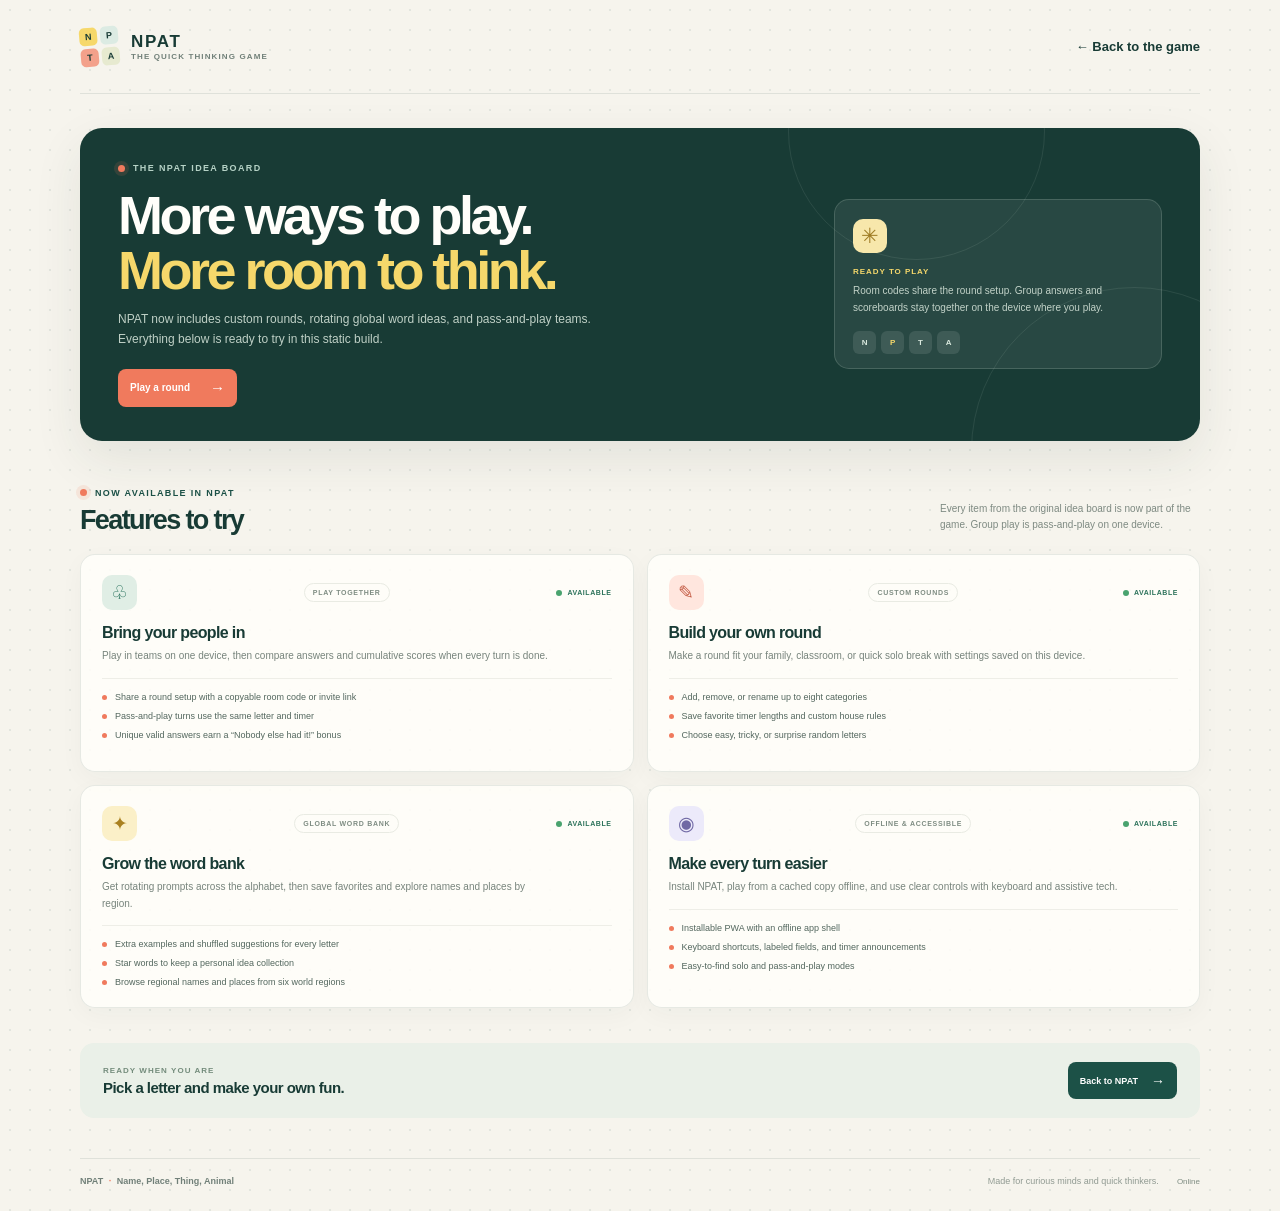
==== commit 3f468612: "Complete NPAT enhancement roadmap Co-authored-by: arena-agent <297053741+arena-agent@users.noreply.g" ====
--- a/future-enhancements.html
+++ b/future-enhancements.html
@@ -4,14 +4,19 @@
     <meta charset="UTF-8" />
     <meta name="viewport" content="width=device-width, initial-scale=1" />
     <meta name="theme-color" content="#f6f4ed" />
+    <link rel="manifest" href="manifest.webmanifest" />
+    <link rel="icon" href="icons/npat-icon.svg" type="image/svg+xml" />
+    <link rel="apple-touch-icon" href="icons/npat-icon-192.png" />
     <meta
       name="description"
-      content="A look at ideas that could make the Name, Place, Things, Animal game even more fun."
+      content="Explore the custom categories, word ideas, pass-and-play teams, and offline features now available in NPAT."
     />
-    <title>What’s next? — NPAT ideas</title>
+    <title>What’s new? — NPAT features</title>
     <link rel="stylesheet" href="styles.css" />
+    <script src="pwa.js" defer></script>
   </head>
   <body>
+    <a class="skip-link" href="#ideas-heading">Skip to the features</a>
     <div class="page-shell">
       <header class="site-header">
         <a class="brand" href="index.html" aria-label="NPAT home">
@@ -24,6 +29,7 @@
           </span>
         </a>
         <nav class="site-nav" aria-label="Main navigation">
+          <button class="nav-button install-button" type="button" data-install-app hidden>Install</button>
           <a class="nav-link back-game-link" href="index.html"><span aria-hidden="true">←</span> Back to the game</a>
         </nav>
       </header>
@@ -34,15 +40,15 @@
             <p class="eyebrow"><span class="eyebrow-dot"></span> THE NPAT IDEA BOARD</p>
             <h1 id="roadmap-title">More ways to play.<br /><span>More room to think.</span></h1>
             <p>
-              NPAT starts with one letter and four categories. Here are a few ideas that could
-              make every round even more fun.
+              NPAT now includes custom rounds, rotating global word ideas, and pass-and-play teams.
+              Everything below is ready to try in this static build.
             </p>
             <a class="roadmap-primary-link" href="index.html">Play a round <span aria-hidden="true">→</span></a>
           </div>
-          <aside class="roadmap-hero-note" aria-label="About this roadmap">
+          <aside class="roadmap-hero-note" aria-label="About group play">
             <span class="roadmap-note-star" aria-hidden="true">✳</span>
-            <p class="roadmap-note-kicker">A WISHLIST, NOT A RELEASE SCHEDULE</p>
-            <p>Good ideas grow from the people playing. These are possibilities to explore—not promises or deadlines.</p>
+            <p class="roadmap-note-kicker">READY TO PLAY</p>
+            <p>Room codes share the round setup. Group answers and scoreboards stay together on the device where you play.</p>
             <div class="roadmap-mini-letters" aria-hidden="true"><span>N</span><span>P</span><span>T</span><span>A</span></div>
           </aside>
         </section>
@@ -50,10 +56,10 @@
         <section class="roadmap-ideas" aria-labelledby="ideas-heading">
           <div class="roadmap-section-heading">
             <div>
-              <p class="eyebrow"><span class="eyebrow-dot"></span> WHAT COULD COME NEXT?</p>
-              <h2 id="ideas-heading">Future enhancements</h2>
+              <p class="eyebrow"><span class="eyebrow-dot"></span> NOW AVAILABLE IN NPAT</p>
+              <h2 id="ideas-heading" tabindex="-1">Features to try</h2>
             </div>
-            <p>Four directions for making the game feel even more yours.</p>
+            <p>Every item from the original idea board is now part of the game. Group play is pass-and-play on one device.</p>
           </div>
 
           <div class="roadmap-grid">
@@ -61,55 +67,59 @@
               <div class="roadmap-card-top">
                 <span class="roadmap-icon" aria-hidden="true">♧</span>
                 <span class="roadmap-tag">PLAY TOGETHER</span>
+                <span class="roadmap-status">AVAILABLE</span>
               </div>
               <h3>Bring your people in</h3>
-              <p>Play the same letter with friends, family, or a classroom—then compare answers when the timer ends.</p>
+              <p>Play in teams on one device, then compare answers and cumulative scores when every turn is done.</p>
               <ul>
-                <li>Quick rooms with a shareable code</li>
-                <li>Team rounds and friendly scoreboards</li>
-                <li>Celebrate answers nobody else thought of</li>
+                <li>Share a round setup with a copyable room code or invite link</li>
+                <li>Pass-and-play turns use the same letter and timer</li>
+                <li>Unique valid answers earn a “Nobody else had it!” bonus</li>
               </ul>
             </article>
 
             <article class="roadmap-card roadmap-card-coral">
               <div class="roadmap-card-top">
                 <span class="roadmap-icon" aria-hidden="true">✎</span>
-                <span class="roadmap-tag">MAKE IT YOURS</span>
+                <span class="roadmap-tag">CUSTOM ROUNDS</span>
+                <span class="roadmap-status">AVAILABLE</span>
               </div>
               <h3>Build your own round</h3>
-              <p>Shape the game around the people playing, from relaxed family nights to fast classroom challenges.</p>
+              <p>Make a round fit your family, classroom, or quick solo break with settings saved on this device.</p>
               <ul>
-                <li>Add, remove, or rename categories</li>
-                <li>Save favorite timer lengths and house rules</li>
-                <li>Choose easy, tricky, or surprise letters</li>
+                <li>Add, remove, or rename up to eight categories</li>
+                <li>Save favorite timer lengths and custom house rules</li>
+                <li>Choose easy, tricky, or surprise random letters</li>
               </ul>
             </article>
 
             <article class="roadmap-card roadmap-card-sun">
               <div class="roadmap-card-top">
                 <span class="roadmap-icon" aria-hidden="true">✦</span>
-                <span class="roadmap-tag">MORE WORD IDEAS</span>
+                <span class="roadmap-tag">GLOBAL WORD BANK</span>
+                <span class="roadmap-status">AVAILABLE</span>
               </div>
               <h3>Grow the word bank</h3>
-              <p>Make those tricky letters less intimidating while leaving plenty of room for players’ own answers.</p>
+              <p>Get rotating prompts across the alphabet, then save favorites and explore names and places by region.</p>
               <ul>
-                <li>Several examples for each category</li>
-                <li>Save useful ideas for later</li>
-                <li>Explore names and places from around the world</li>
+                <li>Extra examples and shuffled suggestions for every letter</li>
+                <li>Star words to keep a personal idea collection</li>
+                <li>Browse regional names and places from six world regions</li>
               </ul>
             </article>
 
             <article class="roadmap-card roadmap-card-lilac">
               <div class="roadmap-card-top">
                 <span class="roadmap-icon" aria-hidden="true">◉</span>
-                <span class="roadmap-tag">PLAY ANYWHERE</span>
+                <span class="roadmap-tag">OFFLINE & ACCESSIBLE</span>
+                <span class="roadmap-status">AVAILABLE</span>
               </div>
               <h3>Make every turn easier</h3>
-              <p>Keep NPAT comfortable and ready to play on more screens, in more settings, and for more people.</p>
+              <p>Install NPAT, play from a cached copy offline, and use clear controls with keyboard and assistive tech.</p>
               <ul>
-                <li>Installable, offline-friendly play</li>
-                <li>More keyboard and screen-reader support</li>
-                <li>Clearer options for solo or group play</li>
+                <li>Installable PWA with an offline app shell</li>
+                <li>Keyboard shortcuts, labeled fields, and timer announcements</li>
+                <li>Easy-to-find solo and pass-and-play modes</li>
               </ul>
             </article>
           </div>
@@ -117,7 +127,7 @@
 
         <section class="roadmap-bottom" aria-label="Return to the game">
           <div>
-            <p class="roadmap-bottom-kicker">UNTIL THEN…</p>
+            <p class="roadmap-bottom-kicker">READY WHEN YOU ARE</p>
             <h2>Pick a letter and make your own fun.</h2>
           </div>
           <a href="index.html">Back to NPAT <span aria-hidden="true">→</span></a>
@@ -126,7 +136,10 @@
 
       <footer class="site-footer">
         <a class="footer-brand" href="index.html">NPAT <span>·</span> Name, Place, Thing, Animal</a>
-        <span>Made for curious minds and quick thinkers.</span>
+        <div class="footer-links">
+          <span>Made for curious minds and quick thinkers.</span>
+          <span class="connection-status" data-connection-status aria-live="polite">Online</span>
+        </div>
       </footer>
     </div>
   </body>
--- a/styles.css
+++ b/styles.css
@@ -59,7 +59,8 @@
 button:focus-visible,
 a:focus-visible,
 input:focus-visible,
-select:focus-visible {
+select:focus-visible,
+textarea:focus-visible {
   outline: 3px solid rgba(240, 122, 93, 0.55);
   outline-offset: 3px;
 }
@@ -2178,3 +2179,678 @@
     transition-duration: 0.01ms !important;
   }
 }
+
+/* Roadmap features: saved settings, room setup, custom play, and accessibility. */
+.skip-link,
+.sr-only {
+  position: absolute;
+  width: 1px;
+  height: 1px;
+  padding: 0;
+  overflow: hidden;
+  clip: rect(0, 0, 0, 0);
+  white-space: nowrap;
+  clip-path: inset(50%);
+  border: 0;
+}
+
+.skip-link:focus {
+  position: fixed;
+  z-index: 1000;
+  top: 12px;
+  left: 12px;
+  width: auto;
+  height: auto;
+  padding: 10px 14px;
+  overflow: visible;
+  clip: auto;
+  clip-path: none;
+  border-radius: 8px;
+  background: var(--ink);
+  color: white;
+  font-size: 12px;
+  font-weight: 800;
+  white-space: normal;
+}
+
+[hidden] {
+  display: none !important;
+}
+
+.round-choice-row,
+.play-mode-row {
+  display: flex;
+  align-items: center;
+  justify-content: space-between;
+  gap: 10px;
+  margin-top: 12px;
+}
+
+.round-choice-row label,
+.play-mode-row label {
+  color: #c3d2c8;
+  font-size: 9px;
+  font-weight: 700;
+}
+
+.round-choice-row select,
+.play-mode-row select {
+  max-width: 62%;
+  min-height: 31px;
+  padding: 0 25px 0 9px;
+  border: 1px solid rgba(237, 245, 238, 0.2);
+  border-radius: 7px;
+  background: #274941;
+  color: #f5f8f2;
+  font-size: 9px;
+  font-weight: 700;
+}
+
+.round-choice-row select option,
+.play-mode-row select option {
+  background: #fffefa;
+  color: var(--ink);
+}
+
+.choice-help {
+  margin: 5px 0 0;
+  color: #9db3a7;
+  font-size: 8px;
+  line-height: 1.5;
+}
+
+.favorite-duration-wrap {
+  margin-top: 12px;
+}
+
+.favorite-duration-head {
+  display: flex;
+  align-items: center;
+  justify-content: space-between;
+  gap: 9px;
+  color: #a9c0b4;
+  font-size: 8px;
+  font-weight: 700;
+}
+
+.text-action {
+  padding: 3px 0;
+  border: 0;
+  background: transparent;
+  color: var(--sun);
+  cursor: pointer;
+  font-size: 8px;
+  font-weight: 800;
+  text-decoration: underline;
+  text-underline-offset: 2px;
+}
+
+.text-action:disabled {
+  cursor: not-allowed;
+  opacity: 0.45;
+}
+
+.favorite-duration-list {
+  display: flex;
+  flex-wrap: wrap;
+  gap: 5px;
+  margin-top: 6px;
+}
+
+.favorite-duration-chip {
+  padding: 4px 8px;
+  border: 1px solid rgba(237, 245, 238, 0.18);
+  border-radius: 20px;
+  background: rgba(245, 250, 242, 0.07);
+  color: #d8e7dc;
+  cursor: pointer;
+  font-size: 8px;
+  font-weight: 700;
+}
+
+.favorite-duration-chip:hover:not(:disabled) {
+  border-color: var(--sun);
+  color: var(--sun);
+}
+
+.favorite-duration-chip:disabled {
+  cursor: not-allowed;
+  opacity: 0.45;
+}
+
+.house-rule-note {
+  margin: 8px 0 0;
+  padding: 8px 10px;
+  border-left: 2px solid var(--sun);
+  border-radius: 0 6px 6px 0;
+  background: rgba(246, 216, 107, 0.08);
+  color: #e0e8df;
+  font-size: 9px;
+  line-height: 1.5;
+}
+
+.turn-indicator {
+  margin: 5px 0 0;
+  color: #8a9c91;
+  font-size: 9px;
+  font-weight: 700;
+}
+
+#answer-rows {
+  display: flex;
+  flex-direction: column;
+  gap: 7px;
+}
+
+.icon-custom {
+  background: #f2eaf8;
+}
+
+.idea-chip {
+  position: relative;
+  padding-right: 31px;
+}
+
+.save-idea-button {
+  display: grid;
+  width: 25px;
+  height: 25px;
+  flex: 0 0 25px;
+  place-items: center;
+  border: 1px solid transparent;
+  border-radius: 50%;
+  background: transparent;
+  color: #9c7b28;
+  cursor: pointer;
+  font-size: 17px;
+  line-height: 1;
+}
+
+.idea-chip .save-idea-button {
+  position: absolute;
+  top: 50%;
+  right: 4px;
+  transform: translateY(-50%);
+}
+
+.save-idea-button:hover {
+  border-color: #e8d8a3;
+  background: #fff9e6;
+}
+
+.bank-sample-row .bank-sample-copy {
+  flex: 1;
+  min-width: 0;
+}
+
+.bank-region-control {
+  display: flex;
+  align-items: center;
+  justify-content: space-between;
+  gap: 8px;
+  margin: 6px 0 0;
+  color: #64746b;
+  font-size: 9px;
+  font-weight: 700;
+}
+
+.bank-region-control select {
+  max-width: 55%;
+  min-height: 30px;
+  padding: 0 26px 0 8px;
+  border: 1px solid #e5e9e1;
+  border-radius: 7px;
+  background: #fffefa;
+  color: var(--ink);
+  font-size: 9px;
+}
+
+.region-help {
+  margin: 5px 0 10px;
+  color: #8b9890;
+  font-size: 8px;
+  line-height: 1.5;
+}
+
+.app-dialog {
+  width: min(850px, calc(100% - 28px));
+  max-width: none;
+  max-height: min(90vh, 820px);
+  padding: 0;
+  overflow: auto;
+  border: 1px solid rgba(24, 59, 53, 0.1);
+  border-radius: 20px;
+  background: var(--white);
+  color: var(--ink);
+  box-shadow: 0 28px 90px rgba(20, 42, 35, 0.28);
+}
+
+.app-dialog::backdrop {
+  background: rgba(16, 36, 31, 0.66);
+  backdrop-filter: blur(3px);
+}
+
+.settings-content {
+  padding-top: 19px;
+}
+
+.settings-grid {
+  display: grid;
+  grid-template-columns: repeat(2, minmax(0, 1fr));
+  gap: 12px;
+}
+
+.settings-section {
+  min-width: 0;
+  padding: 15px;
+  border: 1px solid #e9ece4;
+  border-radius: 12px;
+  background: #fffefa;
+}
+
+.settings-section-heading {
+  display: flex;
+  align-items: center;
+  justify-content: space-between;
+  gap: 10px;
+}
+
+.settings-section-heading h3 {
+  margin: 5px 0 0;
+  font-family: 'Manrope', 'Segoe UI', sans-serif;
+  font-size: 15px;
+  font-weight: 800;
+  letter-spacing: -0.04em;
+}
+
+.settings-count {
+  color: #71857a;
+  font-size: 9px;
+  font-weight: 800;
+}
+
+.settings-help {
+  display: block;
+  margin: 9px 0;
+  color: #7c8981;
+  font-size: 9px;
+  line-height: 1.55;
+}
+
+.editor-list {
+  display: flex;
+  flex-direction: column;
+  gap: 6px;
+}
+
+.editor-row {
+  display: flex;
+  align-items: center;
+  gap: 6px;
+}
+
+.editor-row input,
+.settings-section textarea,
+.room-section textarea,
+.join-room-row input {
+  width: 100%;
+  min-width: 0;
+  border: 1px solid #e5e9e1;
+  border-radius: 7px;
+  background: #fff;
+  color: var(--ink);
+  font-size: 10px;
+}
+
+.editor-row input,
+.join-room-row input {
+  height: 34px;
+  padding: 0 9px;
+}
+
+.settings-section textarea,
+.room-section textarea {
+  display: block;
+  min-height: 68px;
+  padding: 9px;
+  resize: vertical;
+  line-height: 1.5;
+}
+
+.remove-editor-row {
+  display: grid;
+  width: 30px;
+  height: 30px;
+  flex: 0 0 30px;
+  place-items: center;
+  border: 1px solid #eee3df;
+  border-radius: 7px;
+  background: #fff8f5;
+  color: #bd634d;
+  cursor: pointer;
+  font-size: 19px;
+  line-height: 1;
+}
+
+.remove-editor-row:disabled {
+  cursor: not-allowed;
+  opacity: 0.4;
+}
+
+.secondary-action,
+.save-settings,
+.settings-cancel {
+  min-height: 35px;
+  padding: 0 11px;
+  border: 1px solid #dfe7de;
+  border-radius: 7px;
+  background: #f5f8f2;
+  color: var(--green);
+  cursor: pointer;
+  font-size: 9px;
+  font-weight: 800;
+}
+
+.secondary-action:hover:not(:disabled),
+.settings-cancel:hover {
+  border-color: #a9c1b0;
+  background: #edf3ec;
+}
+
+.secondary-action:disabled {
+  cursor: not-allowed;
+  opacity: 0.45;
+}
+
+.settings-section > .secondary-action {
+  margin-top: 8px;
+}
+
+.room-section {
+  grid-column: 1 / -1;
+}
+
+.room-actions,
+.join-room-row {
+  display: flex;
+  align-items: center;
+  gap: 8px;
+  margin: 8px 0;
+}
+
+.room-section textarea {
+  min-height: 51px;
+  overflow-wrap: anywhere;
+  font-family: ui-monospace, SFMono-Regular, Consolas, monospace;
+  font-size: 8px;
+}
+
+.join-room-row input {
+  flex: 1;
+}
+
+.room-message {
+  min-height: 14px;
+  margin: 6px 0 0;
+  color: #587b67;
+  font-size: 9px;
+  line-height: 1.5;
+}
+
+.dialog-actions {
+  display: flex;
+  justify-content: flex-end;
+  gap: 8px;
+  margin-top: 14px;
+  padding-top: 12px;
+  border-top: 1px solid var(--line);
+}
+
+.save-settings {
+  border-color: var(--coral);
+  background: var(--coral);
+  color: white;
+}
+
+.save-settings:hover {
+  border-color: var(--coral-dark);
+  background: var(--coral-dark);
+}
+
+.scoreboard-body {
+  padding-top: 15px;
+}
+
+.scoreboard-standings,
+.score-team-card {
+  padding: 13px;
+  border: 1px solid #e8ebe3;
+  border-radius: 11px;
+  background: #fffefa;
+}
+
+.scoreboard-standings h3,
+.score-team-heading h3 {
+  margin: 0;
+  font-family: 'Manrope', 'Segoe UI', sans-serif;
+  font-size: 13px;
+  font-weight: 800;
+}
+
+.scoreboard-standings table {
+  width: 100%;
+  margin-top: 8px;
+  border-collapse: collapse;
+  font-size: 9px;
+  text-align: left;
+}
+
+.scoreboard-standings th,
+.scoreboard-standings td {
+  padding: 7px 5px;
+  border-top: 1px solid #eff0ea;
+}
+
+.scoreboard-standings th {
+  font-weight: 700;
+}
+
+.score-total,
+.score-team-heading strong {
+  color: var(--green);
+  font-weight: 800;
+}
+
+.scoreboard-details {
+  display: grid;
+  grid-template-columns: repeat(2, minmax(0, 1fr));
+  gap: 9px;
+  margin-top: 10px;
+}
+
+.score-team-heading {
+  display: flex;
+  align-items: center;
+  justify-content: space-between;
+  gap: 10px;
+}
+
+.score-team-heading strong {
+  font-size: 10px;
+}
+
+.score-team-card ul {
+  display: grid;
+  gap: 7px;
+  margin: 10px 0 0;
+  padding: 0;
+  list-style: none;
+}
+
+.score-team-card li {
+  display: grid;
+  grid-template-columns: minmax(50px, 0.55fr) minmax(0, 1fr);
+  gap: 2px 6px;
+  padding-top: 6px;
+  border-top: 1px solid #eff0ea;
+}
+
+.score-category {
+  color: #849189;
+  font-size: 8px;
+  font-weight: 700;
+}
+
+.score-answer {
+  overflow-wrap: anywhere;
+  color: var(--ink);
+  font-size: 9px;
+  font-weight: 700;
+}
+
+.score-answer.is-unique {
+  color: #247056;
+}
+
+.score-note {
+  grid-column: 2;
+  color: #8b9890;
+  font-size: 7px;
+}
+
+.score-note.is-unique {
+  color: #357758;
+  font-weight: 800;
+}
+
+.saved-ideas-list {
+  display: grid;
+  max-height: 220px;
+  gap: 5px;
+  overflow: auto;
+}
+
+.empty-saved-ideas {
+  margin: 0;
+  color: #8b9890;
+  font-size: 9px;
+  line-height: 1.5;
+}
+
+.saved-idea-row {
+  display: flex;
+  align-items: center;
+  justify-content: space-between;
+  gap: 8px;
+  padding: 7px 8px;
+  border-radius: 7px;
+  background: #f4f6f0;
+}
+
+.saved-idea-row > div {
+  display: grid;
+  gap: 2px;
+  min-width: 0;
+}
+
+.saved-idea-row strong {
+  overflow: hidden;
+  font-size: 9px;
+  text-overflow: ellipsis;
+  white-space: nowrap;
+}
+
+.saved-idea-row span {
+  color: #85938a;
+  font-size: 7px;
+}
+
+.saved-idea-remove {
+  flex: 0 0 auto;
+  border: 0;
+  background: transparent;
+  color: #aa5b48;
+  cursor: pointer;
+  font-size: 8px;
+  font-weight: 700;
+  text-decoration: underline;
+}
+
+.connection-status {
+  color: #7e8c82;
+  font-size: 8px;
+}
+
+.connection-status.is-offline {
+  color: #c25f48;
+  font-weight: 800;
+}
+
+.roadmap-status {
+  display: inline-flex;
+  align-items: center;
+  gap: 5px;
+  color: #2d735b;
+  font-size: 7px;
+  font-weight: 800;
+  letter-spacing: 0.08em;
+}
+
+.roadmap-status::before {
+  width: 6px;
+  height: 6px;
+  border-radius: 50%;
+  background: #49a36e;
+  content: '';
+}
+
+@media (max-width: 680px) {
+  .settings-grid,
+  .scoreboard-details {
+    grid-template-columns: 1fr;
+  }
+
+  .room-section {
+    grid-column: auto;
+  }
+
+  .site-nav {
+    flex-wrap: wrap;
+    justify-content: flex-end;
+    gap: 8px 12px;
+  }
+}
+
+@media (max-width: 460px) {
+  .settings-section {
+    padding: 12px;
+  }
+
+  .room-actions,
+  .join-room-row {
+    align-items: stretch;
+    flex-direction: column;
+  }
+
+  .room-actions .secondary-action,
+  .room-actions .text-action,
+  .join-room-row .secondary-action {
+    width: 100%;
+  }
+
+  .answer-row {
+    grid-template-columns: 30px minmax(65px, 0.7fr) minmax(0, 1.3fr);
+  }
+}
+
+.keyboard-hint {
+  margin: -26px 0 30px;
+  color: #8b9890;
+  font-size: 9px;
+  line-height: 1.5;
+}
+
+[tabindex='-1']:focus {
+  outline: 2px solid rgba(240, 122, 93, 0.55);
+  outline-offset: 5px;
+}
